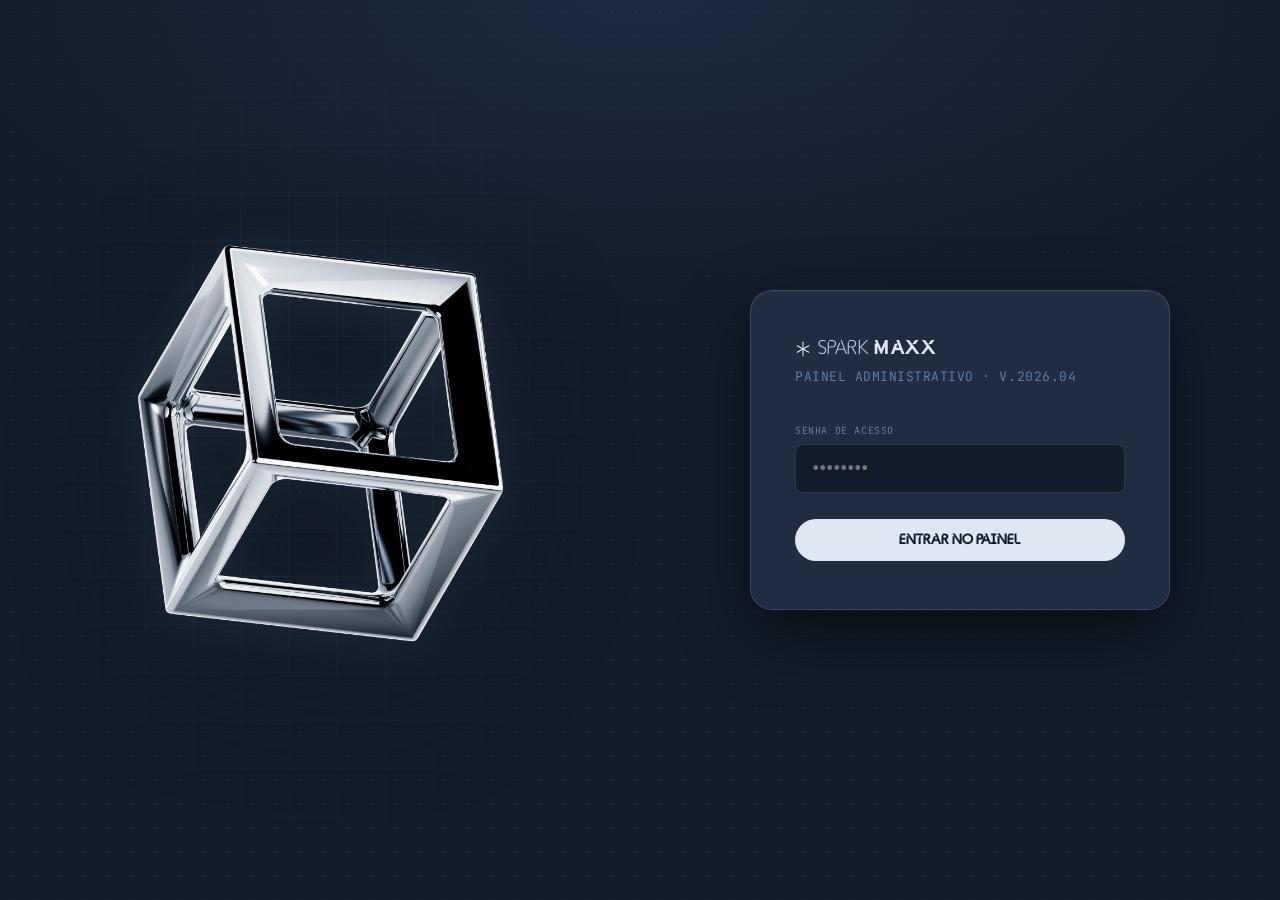
==== index.html @ 53c741db "feat: implement Spark Maxx Chrome Lab redesign Complete visual overhaul based on the Spark Maxx Rede" ====
<!DOCTYPE html>
<html lang="pt-BR">
<head>
  <meta charset="UTF-8" />
  <meta name="viewport" content="width=device-width, initial-scale=1.0" />
  <title>Admin — Quiz Diagnóstico | inlead.digital</title>
  <meta name="robots" content="noindex,nofollow" />
  <link rel="preconnect" href="https://fonts.googleapis.com" />
  <link rel="preconnect" href="https://fonts.gstatic.com" crossorigin />
  <link href="https://fonts.googleapis.com/css2?family=JetBrains+Mono:wght@400;500&family=Fraunces:ital,wght@1,300;1,400&display=swap" rel="stylesheet" />
  <link rel="stylesheet" href="design-system.css" />
  <link rel="stylesheet" href="admin.css" />
</head>
<body>

<!-- Login Screen -->
<div id="loginScreen" class="login-screen">
  <div class="login-stage" aria-hidden="true">
    <img src="assets/cube-hero.webp" alt="" class="login-stage-img" />
  </div>
  <div class="login-card">
    <div class="login-logo">
      <span class="login-wordmark">
        <svg width="16" height="16" viewBox="0 0 24 24" fill="none" aria-hidden="true">
          <line x1="12" y1="2" x2="12" y2="22" stroke="currentColor" stroke-width="1.6" stroke-linecap="round"/>
          <line x1="3.3" y1="7" x2="20.7" y2="17" stroke="currentColor" stroke-width="1.6" stroke-linecap="round"/>
          <line x1="3.3" y1="17" x2="20.7" y2="7" stroke="currentColor" stroke-width="1.6" stroke-linecap="round"/>
          <circle cx="12" cy="12" r="1.6" fill="currentColor"/>
        </svg>
        <span class="spark">spark</span><span class="maxx">MAXX</span>
      </span>
    </div>
    <p class="login-sub">painel administrativo · v.2026.04</p>
    <form id="loginForm" novalidate>
      <div class="login-field">
        <label for="adminPassword">Senha de acesso</label>
        <input type="password" id="adminPassword" placeholder="••••••••" autocomplete="current-password" />
        <span class="login-error" id="loginError"></span>
      </div>
      <button type="submit" class="login-btn">Entrar no painel</button>
    </form>
  </div>
</div>

<!-- Admin Panel -->
<div id="adminPanel" class="admin-panel hidden">

  <!-- Sidebar -->
  <aside class="sidebar" id="sidebar">
    <div class="sidebar-logo">
      <span class="sidebar-wordmark">
        <svg width="15" height="15" viewBox="0 0 24 24" fill="none" aria-hidden="true">
          <line x1="12" y1="2" x2="12" y2="22" stroke="currentColor" stroke-width="1.6" stroke-linecap="round"/>
          <line x1="3.3" y1="7" x2="20.7" y2="17" stroke="currentColor" stroke-width="1.6" stroke-linecap="round"/>
          <line x1="3.3" y1="17" x2="20.7" y2="7" stroke="currentColor" stroke-width="1.6" stroke-linecap="round"/>
          <circle cx="12" cy="12" r="1.6" fill="currentColor"/>
        </svg>
        <span class="spark">spark</span><span class="maxx">MAXX</span>
      </span>
      <div class="sidebar-sub">Admin · Diagnóstico</div>
    </div>
    <div class="sidebar-section-label">Workspace</div>
    <nav class="sidebar-nav">
      <a href="#" class="nav-item" id="nav-overview" data-tab="overview">
        <svg xmlns="http://www.w3.org/2000/svg" viewBox="0 0 24 24" fill="none" stroke="currentColor" stroke-width="1.5" stroke-linecap="round" stroke-linejoin="round"><rect x="3" y="3" width="7" height="7"/><rect x="14" y="3" width="7" height="7"/><rect x="14" y="14" width="7" height="7"/><rect x="3" y="14" width="7" height="7"/></svg>
        Visão geral
      </a>
      <a href="#" class="nav-item active" id="nav-quizzes" data-tab="quizzes">
        <svg xmlns="http://www.w3.org/2000/svg" viewBox="0 0 24 24" fill="none" stroke="currentColor" stroke-width="1.5" stroke-linecap="round" stroke-linejoin="round"><path d="M14 2H6a2 2 0 0 0-2 2v16a2 2 0 0 0 2 2h12a2 2 0 0 0 2-2V8z"/><polyline points="14 2 14 8 20 8"/><line x1="16" y1="13" x2="8" y2="13"/><line x1="16" y1="17" x2="8" y2="17"/><polyline points="10 9 9 9 8 9"/></svg>
        Meus Quizzes
      </a>
      <a href="#" class="nav-item" id="nav-responses" data-tab="responses">
        <svg xmlns="http://www.w3.org/2000/svg" viewBox="0 0 24 24" fill="none" stroke="currentColor" stroke-width="1.5" stroke-linecap="round" stroke-linejoin="round"><path d="M17 21v-2a4 4 0 00-4-4H5a4 4 0 00-4 4v2"/><circle cx="9" cy="7" r="4"/><path d="M23 21v-2a4 4 0 00-3-3.87"/><path d="M16 3.13a4 4 0 010 7.75"/></svg>
        Respostas
      </a>
      <a href="#" class="nav-item" id="nav-analytics" data-tab="analytics">
        <svg xmlns="http://www.w3.org/2000/svg" viewBox="0 0 24 24" fill="none" stroke="currentColor" stroke-width="1.5" stroke-linecap="round" stroke-linejoin="round"><line x1="18" y1="20" x2="18" y2="10"/><line x1="12" y1="20" x2="12" y2="4"/><line x1="6" y1="20" x2="6" y2="14"/></svg>
        Analytics
      </a>
      <a href="#" class="nav-item" id="nav-export" data-tab="export">
        <svg xmlns="http://www.w3.org/2000/svg" viewBox="0 0 24 24" fill="none" stroke="currentColor" stroke-width="1.5" stroke-linecap="round" stroke-linejoin="round"><path d="M21 15v4a2 2 0 01-2 2H5a2 2 0 01-2-2v-4"/><polyline points="7 10 12 15 17 10"/><line x1="12" y1="15" x2="12" y2="3"/></svg>
        Exportar
      </a>
      <a href="#" class="nav-item" id="nav-branding" data-tab="branding">
        <svg xmlns="http://www.w3.org/2000/svg" viewBox="0 0 24 24" fill="none" stroke="currentColor" stroke-width="1.5" stroke-linecap="round" stroke-linejoin="round"><rect x="3" y="3" width="18" height="18" rx="2" ry="2"/><circle cx="8.5" cy="8.5" r="1.5"/><polyline points="21 15 16 10 5 21"/></svg>
        Branding
      </a>
    </nav>
    <div class="sidebar-footer">
      <button class="sidebar-logout" id="btnLogout">Sair</button>
    </div>
  </aside>

  <!-- Main Content -->
  <main class="admin-main">

    <!-- Header -->
    <header class="admin-header">
      <button class="burger-btn" id="burgerBtn">
        <svg xmlns="http://www.w3.org/2000/svg" viewBox="0 0 24 24" fill="none" stroke="currentColor" stroke-width="1.5" stroke-linecap="round" stroke-linejoin="round"><line x1="3" y1="12" x2="21" y2="12"/><line x1="3" y1="6" x2="21" y2="6"/><line x1="3" y1="18" x2="21" y2="18"/></svg>
      </button>
      <div class="header-title" id="headerTitle">Visão Geral</div>
      <div class="header-actions">
        <button class="btn-action" id="btnRefresh">
          <svg xmlns="http://www.w3.org/2000/svg" viewBox="0 0 24 24" fill="none" stroke="currentColor" stroke-width="1.5" stroke-linecap="round" stroke-linejoin="round"><polyline points="23 4 23 10 17 10"/><path d="M20.49 15a9 9 0 11-2.12-9.36L23 10"/></svg>
          Atualizar
        </button>
      </div>
    </header>

    <!-- Tab: Overview -->
    <section class="tab-content active" id="tab-overview">
      <div class="page-header">
        <span class="page-eyebrow">overview · diagnóstico engine</span>
        <h1>Visão <em>Geral</em></h1>
        <p class="page-desc">Resumo dos dados coletados pelo quiz diagnóstico</p>
      </div>

      <!-- KPI Cards -->
      <div class="kpi-grid" id="kpiGrid">
        <div class="kpi-card">
          <div class="kpi-icon">
            <svg xmlns="http://www.w3.org/2000/svg" viewBox="0 0 24 24" fill="none" stroke="currentColor" stroke-width="1.5" stroke-linecap="round" stroke-linejoin="round"><path d="M17 21v-2a4 4 0 00-4-4H5a4 4 0 00-4 4v2"/><circle cx="9" cy="7" r="4"/><path d="M23 21v-2a4 4 0 00-3-3.87"/><path d="M16 3.13a4 4 0 010 7.75"/></svg>
          </div>
          <div class="kpi-data">
            <span class="kpi-value" id="kpiTotal">0</span>
            <span class="kpi-label">Respostas totais</span>
          </div>
        </div>
        <div class="kpi-card">
          <div class="kpi-icon">
            <svg xmlns="http://www.w3.org/2000/svg" viewBox="0 0 24 24" fill="none" stroke="currentColor" stroke-width="1.5" stroke-linecap="round" stroke-linejoin="round"><rect x="3" y="4" width="18" height="18" rx="2" ry="2"/><line x1="16" y1="2" x2="16" y2="6"/><line x1="8" y1="2" x2="8" y2="6"/><line x1="3" y1="10" x2="21" y2="10"/></svg>
          </div>
          <div class="kpi-data">
            <span class="kpi-value" id="kpiToday">0</span>
            <span class="kpi-label">Hoje</span>
          </div>
        </div>
        <div class="kpi-card">
          <div class="kpi-icon">
            <svg xmlns="http://www.w3.org/2000/svg" viewBox="0 0 24 24" fill="none" stroke="currentColor" stroke-width="1.5" stroke-linecap="round" stroke-linejoin="round"><circle cx="12" cy="12" r="10"/><polyline points="12 6 12 12 16 14"/></svg>
          </div>
          <div class="kpi-data">
            <span class="kpi-value" id="kpiAvgTime">—</span>
            <span class="kpi-label">Tempo médio</span>
          </div>
        </div>
        <div class="kpi-card">
          <div class="kpi-icon">
            <svg xmlns="http://www.w3.org/2000/svg" viewBox="0 0 24 24" fill="none" stroke="currentColor" stroke-width="1.5" stroke-linecap="round" stroke-linejoin="round"><path d="M6 9H4.5a2.5 2.5 0 010-5H6"/><path d="M18 9h1.5a2.5 2.5 0 000-5H18"/><path d="M4 22h16"/><path d="M10 14.66V17c0 .55-.47.98-.97 1.21C7.85 18.75 7 20.24 7 22"/><path d="M14 14.66V17c0 .55.47.98.97 1.21C16.15 18.75 17 20.24 17 22"/><path d="M18 2H6v7a6 6 0 0012 0V2z"/></svg>
          </div>
          <div class="kpi-data">
            <span class="kpi-value" id="kpiTopProfile">—</span>
            <span class="kpi-label">Perfil mais frequente</span>
          </div>
        </div>
      </div>

      <!-- Profile Distribution -->
      <div class="overview-grid">
        <div class="card">
          <h2 class="card-title">Distribuição por perfil</h2>
          <div class="profile-chart" id="profileChart"></div>
        </div>
        <div class="card">
          <h2 class="card-title">Últimas respostas</h2>
          <div class="recent-list" id="recentList"></div>
        </div>
      </div>
    </section>

    <!-- Tab: Branding -->
    <section class="tab-content" id="tab-branding">
      <div class="page-header">
        <span class="page-eyebrow">branding · white-label</span>
        <h1>Identidade <em>visual</em></h1>
        <p class="page-desc">Personalize a identidade visual de todos os seus quizzes</p>
      </div>

      <div class="card" style="max-width: 600px;">
        <h2 class="card-title">Configurações visuais</h2>
        <div class="form-group" style="margin-bottom: 20px;">
          <label>URL da Logomarca (PNG transparente recomendado)</label>
          <input type="text" id="brandingLogo" placeholder="https://exemplo.com/logo.png" style="width:100%;" />
        </div>
        <div class="form-group" style="margin-bottom: 20px;">
          <label>Cor Principal (Botões, Progressão, Destaques)</label>
          <div style="display:flex; gap:10px; align-items:center;">
            <input type="color" id="brandingColorPicker" style="width:50px; height:40px; padding:0; border:none; cursor:pointer;" />
            <input type="text" id="brandingColorHex" placeholder="#10B981" style="flex:1;" />
          </div>
        </div>
        <div class="form-group" style="margin-bottom: 20px;">
          <label>Favicon URL</label>
          <input type="text" id="brandingFavicon" placeholder="https://exemplo.com/favicon.ico" style="width:100%;" />
        </div>
        <button class="btn-primary" id="btnSaveBranding" style="width:100%; padding:12px;">Salvar Alterações</button>
      </div>
    </section>

    <!-- Tab: Meus Quizzes -->
    <section class="tab-content" id="tab-quizzes">
      <div class="page-header" style="display: flex; justify-content: space-between; align-items: flex-end;">
        <div>
          <span class="page-eyebrow">quizzes · catálogo</span>
          <h1>Meus <em>quizzes</em></h1>
          <p class="page-desc">Gerencie seus múltiplos quizzes, links e webhooks</p>
        </div>
        <button class="btn-primary" id="btnCreateQuiz">+ Novo Quiz</button>
      </div>

      <div class="quizzes-grid" id="quizzesGrid" style="display: grid; grid-template-columns: repeat(auto-fill, minmax(300px, 1fr)); gap: 20px; margin-top: 20px;">
        <!-- Quizzes will be rendered here -->
      </div>
    </section>

    <!-- Tab: Responses -->
    <section class="tab-content" id="tab-responses">
      <div class="page-header">
        <span class="page-eyebrow">respostas · base de leads</span>
        <h1>Respostas <em>coletadas</em></h1>
        <p class="page-desc">Todas as respostas coletadas pelo quiz</p>
      </div>

      <!-- Filters -->
      <div class="filter-bar">
        <input type="search" id="searchInput" placeholder="Buscar por nome, email ou empresa..." class="filter-search" />
        <select id="filterProfile" class="filter-select">
          <option value="">Todos os perfis</option>
          <option value="Empresa / Marca">Empresa / Marca</option>
          <option value="Agência de Publicidade/Marketing">Agência</option>
          <option value="Creator">Creator</option>
          <option value="Agência de Casting / Agenciador">Casting</option>
        </select>
        <select id="filterDate" class="filter-select">
          <option value="">Qualquer data</option>
          <option value="today">Hoje</option>
          <option value="week">Esta semana</option>
          <option value="month">Este mês</option>
        </select>
      </div>

      <!-- Table -->
      <div class="table-wrapper">
        <table class="data-table" id="responsesTable">
          <thead>
            <tr>
              <th>#</th>
              <th>Nome</th>
              <th>Email</th>
              <th>Empresa</th>
              <th>Quiz</th>
              <th>Resultado</th>
              <th>Score</th>
              <th>Data/hora</th>
              <th>Ações</th>
            </tr>
          </thead>
          <tbody id="responsesBody">
            <tr class="empty-row">
              <td colspan="12">Nenhuma resposta ainda</td>
            </tr>
          </tbody>
        </table>
      </div>
      <div class="table-footer">
        <span class="table-count" id="tableCount">0 registros encontrados</span>
        <div class="pagination" id="pagination"></div>
      </div>
    </section>

    <!-- Tab: Analytics -->
    <section class="tab-content" id="tab-analytics">
      <div class="page-header">
        <span class="page-eyebrow">analytics · insights</span>
        <h1>Padrões e <em>tendências</em></h1>
        <p class="page-desc">Insights e tendências das respostas</p>
      </div>

      <div class="analytics-grid">
        <div class="card">
          <h2 class="card-title">Distribuição dos 5 resultados</h2>
          <div class="bar-chart" id="chart-resultados"></div>
        </div>
        <div class="card">
          <h2 class="card-title">Distribuição por perfil</h2>
          <div class="bar-chart" id="chart-perfis"></div>
        </div>
        <div class="card">
          <h2 class="card-title">Foco Q2 — Prioridade</h2>
          <div class="bar-chart" id="chart-q2"></div>
        </div>
        <div class="card">
          <h2 class="card-title">Foco Q3 — Métrica de sucesso</h2>
          <div class="bar-chart" id="chart-q3"></div>
        </div>
      </div>

      <div class="card" style="margin-top:24px;">
        <h2 class="card-title">Respostas ao longo do tempo</h2>
        <div class="timeline-chart" id="timelineChart"></div>
      </div>
    </section>

    <!-- Tab: Export -->
    <section class="tab-content" id="tab-export">
      <div class="page-header">
        <span class="page-eyebrow">export · download</span>
        <h1>Exportar <em>dados</em></h1>
        <p class="page-desc">Exporte todas as respostas nos formatos disponíveis</p>
      </div>

      <div class="export-grid">
        <div class="export-card" id="exportCSV">
          <div class="export-icon">
            <svg xmlns="http://www.w3.org/2000/svg" viewBox="0 0 24 24" fill="none" stroke="currentColor" stroke-width="1.5" stroke-linecap="round" stroke-linejoin="round"><path d="M14 2H6a2 2 0 0 0-2 2v16a2 2 0 0 0 2 2h12a2 2 0 0 0 2-2V8z"/><polyline points="14 2 14 8 20 8"/></svg>
          </div>
          <h3>CSV</h3>
          <p>Compatível com Excel, Google Sheets e qualquer planilha. Ideal para análises rápidas.</p>
          <button class="btn-export" id="btnExportCSV">Baixar CSV</button>
        </div>
        <div class="export-card" id="exportJSON">
          <div class="export-icon">
            <svg xmlns="http://www.w3.org/2000/svg" viewBox="0 0 24 24" fill="none" stroke="currentColor" stroke-width="1.5" stroke-linecap="round" stroke-linejoin="round"><polyline points="16 18 22 12 16 6"/><polyline points="8 6 2 12 8 18"/></svg>
          </div>
          <h3>JSON</h3>
          <p>Formato estruturado para integração com sistemas, APIs e ferramentas de BI.</p>
          <button class="btn-export" id="btnExportJSON">Baixar JSON</button>
        </div>
        <div class="export-card">
          <div class="export-icon">
            <svg xmlns="http://www.w3.org/2000/svg" viewBox="0 0 24 24" fill="none" stroke="currentColor" stroke-width="1.5" stroke-linecap="round" stroke-linejoin="round"><rect x="9" y="9" width="13" height="13" rx="2" ry="2"/><path d="M5 15H4a2 2 0 01-2-2V4a2 2 0 012-2h9a2 2 0 012 2v1"/></svg>
          </div>
          <h3>Copiar para área de transferência</h3>
          <p>Copie os dados em formato CSV diretamente para colar em qualquer planilha.</p>
          <button class="btn-export" id="btnCopyClipboard">Copiar CSV</button>
        </div>
      </div>

      <div class="card" style="margin-top:32px;">
        <h2 class="card-title">Preview dos dados</h2>
        <div class="table-wrapper">
          <table class="data-table" id="previewTable">
            <thead id="previewHead"></thead>
            <tbody id="previewBody"></tbody>
          </table>
        </div>
      </div>

      <div class="danger-zone">
        <h3>Zona de perigo</h3>
        <p>Apagar todos os dados é irreversível. Faça um export antes de continuar.</p>
        <button class="btn-danger" id="btnClearAll">Apagar todos os dados</button>
      </div>
    </section>

  </main>
</div>

<!-- Detail Modal -->
<div class="modal-overlay" id="modalOverlay">
  <div class="modal" id="detailModal">
    <button class="modal-close" id="modalClose">✕</button>
    <h2 class="modal-title">Detalhes da resposta</h2>
    <div class="modal-body" id="modalBody"></div>
  </div>
</div>

<div class="toast" id="toast"></div>

<script src="quiz/config.js"></script>
<script src="core/supabase.js"></script>
<script src="core/storage.js"></script>
<script src="admin.js"></script>
</body>
</html>
---- design-system.css ----
/* =============================================
   SPARK MAXX — Design System (Official Tokens)
   Fontes: Flyhead (display) · Atyp Text (body)
   Fonte base: colors_and_type.css do handoff
   ============================================= */

/* ─── CUSTOM FONTS ──────────────────────────── */
@font-face {
  font-family: 'Flyhead';
  src: url('fonts/Flyhead-Light.otf') format('opentype');
  font-weight: 300; font-style: normal; font-display: swap;
}
@font-face {
  font-family: 'Flyhead';
  src: url('fonts/Flyhead.otf') format('opentype');
  font-weight: 400; font-style: normal; font-display: swap;
}
@font-face {
  font-family: 'Flyhead';
  src: url('fonts/Flyhead-Bold.otf') format('opentype');
  font-weight: 700; font-style: normal; font-display: swap;
}
@font-face {
  font-family: 'Atyp Text';
  src: url('fonts/AtypText-Light.ttf') format('truetype');
  font-weight: 300; font-style: normal; font-display: swap;
}
@font-face {
  font-family: 'Atyp Text';
  src: url('fonts/AtypText-Regular.ttf') format('truetype');
  font-weight: 400; font-style: normal; font-display: swap;
}
@font-face {
  font-family: 'Atyp Text';
  src: url('fonts/AtypText-Medium.ttf') format('truetype');
  font-weight: 500; font-style: normal; font-display: swap;
}
@font-face {
  font-family: 'Atyp Text';
  src: url('fonts/AtypText-Semibold.ttf') format('truetype');
  font-weight: 600; font-style: normal; font-display: swap;
}
@font-face {
  font-family: 'Atyp Text';
  src: url('fonts/AtypText-Bold.ttf') format('truetype');
  font-weight: 700; font-style: normal; font-display: swap;
}

@import url('https://fonts.googleapis.com/css2?family=JetBrains+Mono:wght@400;500&display=swap');

:root {
  /* ─── BRAND COLORS ─────────────────────────────── */
  --sm-bg-deep:     #121C2B;
  --sm-navy-900:    #1F2C41;
  --sm-navy-800:    #273551;
  --sm-navy-700:    #2F4063;

  --sm-steel:       #5F7D9E;
  --sm-mist:        #B3C5D8;
  --sm-offwhite:    #DFE8F2;
  --sm-white:       #FFFFFF;
  --sm-black:       #07101D;

  --sm-success:     #6FB39A;
  --sm-warn:        #D9B77E;
  --sm-danger:      #D97A7A;
  --sm-info:        #7FA3D1;
  --sm-accent:      #A5D7E8;

  /* ─── NODE COLORS ──────────────────────────────── */
  --node-trigger:   #6FB39A;
  --node-logic:     #7FA3D1;
  --node-action:    #D9B77E;
  --node-result:    #B3C5D8;
  --node-socket:    #DFE8F2;

  /* ─── SEMANTIC TOKENS ──────────────────────────── */
  --bg-1:           var(--sm-bg-deep);
  --bg-2:           var(--sm-navy-900);
  --bg-3:           var(--sm-navy-800);
  --bg-4:           var(--sm-navy-700);

  --fg-1:           var(--sm-offwhite);
  --fg-2:           var(--sm-mist);
  --fg-3:           var(--sm-steel);

  --border-1:       rgba(223, 232, 242, 0.08);
  --border-2:       rgba(223, 232, 242, 0.14);
  --border-strong:  rgba(223, 232, 242, 0.24);

  /* ─── GRADIENTS ────────────────────────────────── */
  --grad-brand:     linear-gradient(180deg, #121C2B 0%, #273551 100%);
  --grad-brand-r:   radial-gradient(ellipse at 50% 0%, #273551 0%, #121C2B 70%);
  --grad-chrome:    linear-gradient(180deg, #DFE8F2 0%, #B3C5D8 45%, #5F7D9E 100%);
  --grad-fade:      linear-gradient(180deg, transparent 0%, #121C2B 100%);

  /* ─── TYPOGRAPHY ───────────────────────────────── */
  --font-display:   'Flyhead', 'Space Grotesk', system-ui, sans-serif;
  --font-body:      'Atyp Text', 'Inter', system-ui, sans-serif;
  --font-mono:      'JetBrains Mono', ui-monospace, monospace;
  --font-serif:     'Fraunces', Georgia, serif;

  --fs-display:     clamp(40px, 6vw, 80px);
  --fs-h1:          clamp(32px, 4vw, 56px);
  --fs-h2:          clamp(24px, 3vw, 36px);
  --fs-h3:          22px;
  --fs-h4:          18px;
  --fs-body:        15px;
  --fs-small:       13px;
  --fs-micro:       11px;

  --lh-heading:     1.08;
  --lh-body:        1.55;

  --tracking-tight: -0.02em;
  --tracking-wide:  0.06em;
  --tracking-mono:  0.04em;

  /* ─── SPACING ──────────────────────────────────── */
  --space-1:  4px;   --space-2:  8px;   --space-3:  12px;
  --space-4:  16px;  --space-5:  24px;  --space-6:  32px;
  --space-7:  48px;  --space-8:  64px;  --space-9:  96px;

  /* ─── RADII ────────────────────────────────────── */
  --radius-xs:   4px;
  --radius-sm:   8px;
  --radius-md:   14px;
  --radius-lg:   22px;
  --radius-pill: 999px;

  /* ─── SHADOWS ──────────────────────────────────── */
  --shadow-1:  0 1px 0 rgba(255,255,255,0.04) inset, 0 4px 12px rgba(0,0,0,0.30);
  --shadow-2:  0 1px 0 rgba(255,255,255,0.05) inset, 0 12px 32px rgba(0,0,0,0.40);
  --shadow-3:  0 1px 0 rgba(255,255,255,0.06) inset, 0 24px 64px rgba(0,0,0,0.50);
  --glow-steel: 0 0 0 1px rgba(95,125,158,0.30), 0 8px 24px rgba(95,125,158,0.20);

  /* ─── MOTION ───────────────────────────────────── */
  --ease:       cubic-bezier(.2,.8,.2,1);
  --ease-em:    cubic-bezier(.16,1,.3,1);
  --dur-fast:   140ms;
  --dur-base:   220ms;
  --dur-slow:   420ms;

  /* ─── LEGACY COMPAT (usado pelo JS existente) ──── */
  --bg:              var(--sm-bg-deep);
  --bg-sidebar:      var(--sm-navy-900);
  --bg-card:         var(--sm-navy-900);
  --bg-dark:         var(--sm-bg-deep);
  --bg-hover:        var(--sm-navy-700);
  --bg-input:        var(--sm-navy-800);
  --border:          rgba(223, 232, 242, 0.10);
  --border-light:    rgba(223, 232, 242, 0.18);
  --text-main:       var(--sm-offwhite);
  --text-primary:    var(--sm-offwhite);
  --text-secondary:  var(--sm-mist);
  --text-muted:      var(--sm-steel);
  --primary-color:   var(--sm-offwhite);
  --secondary-color: var(--sm-mist);
  --accent:          var(--sm-offwhite);
  --accent-dim:      rgba(223, 232, 242, 0.06);
  --success:         var(--sm-success);
  --warning:         var(--sm-warn);
  --danger:          var(--sm-danger);
  --info:            var(--sm-info);
  --font:            var(--font-body);
  --sidebar-w:       240px;
  --header-h:        58px;
  --radius:          var(--radius-md);
  --shadow:          var(--shadow-1);
  --transition:      all var(--dur-base) var(--ease);
}

/* ─── BASE ──────────────────────────────────────── */
*, *::before, *::after { box-sizing: border-box; margin: 0; padding: 0; }
html { -webkit-font-smoothing: antialiased; text-rendering: optimizeLegibility; }
body {
  background: var(--bg-1);
  color: var(--fg-1);
  font-family: var(--font-body);
  font-size: var(--fs-body);
  line-height: var(--lh-body);
}
::selection { background: var(--sm-steel); color: var(--sm-offwhite); }

/* ─── UTILITY ───────────────────────────────────── */
.hidden { display: none !important; }
.eyebrow {
  font-family: var(--font-mono);
  font-size: var(--fs-micro);
  letter-spacing: var(--tracking-wide);
  text-transform: uppercase;
  color: var(--fg-3);
}
.dot-grid {
  background-image: radial-gradient(rgba(179,197,216,0.05) 1px, transparent 1px);
  background-size: 32px 32px;
}
.stat-big {
  font-family: var(--font-display);
  font-size: clamp(40px, 6vw, 80px);
  line-height: 0.95;
  letter-spacing: -0.03em;
  font-weight: 700;
  background: var(--grad-chrome);
  -webkit-background-clip: text;
  background-clip: text;
  color: transparent;
}
---- admin.css ----
/* Spark Maxx Admin UI — admin.css (Redesign 2026.04) */
@import url('design-system.css');

/* ── UTILS ─────────────────────────────────────── */
.hidden { display: none !important; }

/* ── LOGIN ─────────────────────────────────────── */
.login-screen {
  min-height: 100vh; display: grid;
  grid-template-columns: 1fr 1fr;
  background: var(--bg-1);
  background-image:
    radial-gradient(ellipse 80% 50% at 50% 0%, rgba(39,53,81,0.55), transparent 70%),
    radial-gradient(rgba(179,197,216,0.07) 1px, transparent 1px);
  background-size: auto, 24px 24px;
}
.login-stage {
  display: flex; align-items: center; justify-content: center;
  position: relative; overflow: hidden;
}
.login-stage::before {
  content: ""; position: absolute; inset: 0;
  background-image:
    linear-gradient(rgba(179,197,216,0.06) 1px, transparent 1px),
    linear-gradient(90deg, rgba(179,197,216,0.06) 1px, transparent 1px);
  background-size: 48px 48px;
  -webkit-mask-image: radial-gradient(ellipse 70% 70% at 50% 50%, black 25%, transparent 75%);
          mask-image: radial-gradient(ellipse 70% 70% at 50% 50%, black 25%, transparent 75%);
}
.login-stage-img {
  width: 70%; max-width: 420px; height: auto;
  filter: drop-shadow(0 40px 60px rgba(0,0,0,0.5)) drop-shadow(0 8px 24px rgba(95,125,158,0.25));
  animation: floatY 7s ease-in-out infinite;
  position: relative; z-index: 2;
}
@keyframes floatY {
  0%, 100% { transform: translateY(0) rotate(0deg); }
  50%      { transform: translateY(-18px) rotate(1.5deg); }
}
.login-card {
  align-self: center; justify-self: center;
  width: 100%; max-width: 420px;
  background: var(--bg-2); border: 1px solid var(--border-2);
  border-radius: var(--radius-lg); padding: 48px 44px;
  box-shadow: var(--shadow-3);
  margin: 24px;
}
.login-logo { display: flex; align-items: center; gap: 10px; margin-bottom: 8px; }
.login-logo img { height: 28px; }
.login-sub {
  font-size: var(--fs-small); color: var(--fg-3); margin-bottom: 36px;
  font-family: var(--font-mono); letter-spacing: var(--tracking-mono);
  text-transform: uppercase;
}
.login-field { display: flex; flex-direction: column; gap: 6px; margin-bottom: 14px; }
.login-field label {
  font-family: var(--font-mono); font-size: 10px;
  letter-spacing: var(--tracking-wide); text-transform: uppercase; color: var(--fg-3);
}
.login-field input {
  background: var(--bg-1); border: 1px solid var(--border-2);
  border-radius: var(--radius-sm); padding: 13px 16px;
  font-family: var(--font-body); font-size: var(--fs-body); color: var(--fg-1); outline: none;
  transition: border-color var(--dur-base) var(--ease);
}
.login-field input:focus { border-color: var(--border-strong); box-shadow: var(--glow-steel); }
.login-error { font-size: 12px; color: var(--sm-danger); display: none; margin-top: 4px; }
.login-error.visible { display: block; }
.login-btn {
  width: 100%; padding: 14px; margin-top: 12px;
  background: var(--sm-offwhite); color: var(--sm-bg-deep);
  border: none; border-radius: var(--radius-pill);
  font-family: var(--font-display); font-size: 15px; font-weight: 700;
  cursor: pointer;
  transition: background var(--dur-base) var(--ease), transform var(--dur-fast) var(--ease);
}
.login-btn:hover { background: var(--sm-white); }
.login-btn:active { transform: translateY(1px) scale(0.99); }

@media (max-width: 900px) {
  .login-screen { grid-template-columns: 1fr; }
  .login-stage { display: none; }
}

/* ── LAYOUT ────────────────────────────────────── */
.admin-panel { display: flex; height: 100vh; overflow: hidden; }

/* ── SIDEBAR ───────────────────────────────────── */
.sidebar {
  width: var(--sidebar-w); background: #0E1623;
  border-right: 1px solid var(--border-1);
  display: flex; flex-direction: column; padding: 22px 14px;
  flex-shrink: 0; transition: transform var(--dur-slow) var(--ease); z-index: 200;
}
.sidebar-logo { display: flex; flex-direction: column; gap: 4px; padding: 4px 8px; margin-bottom: 24px; }
.sidebar-logo img { height: 22px; }

/* Text-based wordmarks (login + sidebar) */
.sidebar-wordmark, .login-wordmark {
  display: inline-flex; align-items: center; gap: 0;
  font-family: var(--font-display); line-height: 1;
  color: var(--fg-1); letter-spacing: -0.01em;
}
.sidebar-wordmark { font-size: 16px; }
.login-wordmark   { font-size: 20px; }
.sidebar-wordmark svg, .login-wordmark svg {
  margin-right: 0.35em; vertical-align: -0.14em; display: inline-block;
}
.sidebar-wordmark .spark, .login-wordmark .spark {
  font-weight: 300; color: var(--fg-2); text-transform: lowercase; letter-spacing: 0.02em;
}
.sidebar-wordmark .maxx, .login-wordmark .maxx {
  font-weight: 700; color: var(--fg-1); text-transform: uppercase;
  letter-spacing: 0.08em; margin-left: 0.25em;
}
.sidebar-sub {
  font-family: var(--font-mono); font-size: 10px; letter-spacing: 0.14em;
  text-transform: uppercase; color: var(--fg-3);
}
.sidebar-section-label {
  font-family: var(--font-mono); font-size: 9px;
  letter-spacing: var(--tracking-wide); text-transform: uppercase;
  color: var(--fg-3); padding: 0 10px; margin-bottom: 8px;
}
.sidebar-nav { display: flex; flex-direction: column; gap: 2px; flex: 1; }
.nav-item {
  display: flex; align-items: center; gap: 12px;
  padding: 10px 12px; border-radius: var(--radius-sm);
  color: var(--fg-2); text-decoration: none;
  font-family: var(--font-body); font-size: var(--fs-small); font-weight: 400;
  transition: background var(--dur-base) var(--ease), color var(--dur-base) var(--ease);
  cursor: pointer; white-space: nowrap;
  position: relative;
}
.nav-item svg { width: 16px; height: 16px; flex-shrink: 0; stroke: currentColor; }
.nav-item:hover { background: var(--bg-2); color: var(--fg-1); }
.nav-item.active {
  background: var(--bg-3); color: var(--fg-1);
}
.nav-item.active::before {
  content: ""; position: absolute; left: -14px; top: 50%; transform: translateY(-50%);
  width: 2px; height: 18px; background: var(--sm-mist); border-radius: 0 2px 2px 0;
}
.sidebar-footer { padding-top: 16px; border-top: 1px solid var(--border-1); }
.sidebar-logout {
  width: 100%; padding: 10px; background: transparent;
  border: 1px solid var(--border-2); color: var(--fg-3);
  border-radius: var(--radius-pill); font-family: var(--font-body); font-size: var(--fs-small);
  cursor: pointer; transition: var(--transition);
}
.sidebar-logout:hover { border-color: var(--sm-danger); color: var(--sm-danger); }

/* ── MAIN ──────────────────────────────────────── */
.admin-main { flex: 1; display: flex; flex-direction: column; overflow: hidden; min-width: 0; }
.admin-header {
  height: var(--header-h); border-bottom: 1px solid var(--border-1);
  display: flex; align-items: center; padding: 0 32px; gap: 16px; flex-shrink: 0;
  background: rgba(14,22,35,0.80); backdrop-filter: blur(16px);
  position: sticky; top: 0; z-index: 5;
}
.burger-btn { display: none; background: transparent; border: none; color: var(--fg-2); cursor: pointer; padding: 4px; }
.burger-btn svg { width: 20px; height: 20px; }
.header-title {
  font-family: var(--font-display); font-size: 16px; font-weight: 500;
  letter-spacing: var(--tracking-tight); flex: 1; color: var(--fg-1);
}
.header-actions { display: flex; gap: 10px; }
.btn-action {
  display: inline-flex; align-items: center; gap: 7px;
  padding: 8px 16px; background: var(--bg-2); border: 1px solid var(--border-2);
  border-radius: var(--radius-pill); color: var(--fg-2);
  font-family: var(--font-body); font-size: 12px; cursor: pointer;
  transition: var(--transition);
}
.btn-action:hover { background: var(--bg-3); color: var(--fg-1); border-color: var(--border-strong); }
.btn-action svg { width: 14px; height: 14px; }

/* ── TABS ──────────────────────────────────────── */
.tab-content { display: none; flex: 1; overflow-y: auto; padding: 36px 40px 64px; }
.tab-content.active { display: block; }
.page-header { margin-bottom: 32px; }
.page-eyebrow {
  display: inline-block;
  font-family: var(--font-mono); font-size: 10px;
  letter-spacing: var(--tracking-wide); text-transform: uppercase;
  color: var(--fg-3); margin-bottom: 12px;
  padding: 4px 12px; border: 1px solid var(--border-1); border-radius: var(--radius-pill);
}
.page-header h1 {
  font-family: var(--font-display); font-size: 36px; font-weight: 400;
  letter-spacing: var(--tracking-tight); color: var(--fg-1); margin-bottom: 8px;
  line-height: 1.05;
}
.page-header h1 em {
  font-family: var(--font-serif); font-style: italic; font-weight: 300;
  background: var(--grad-chrome); -webkit-background-clip: text; background-clip: text;
  color: transparent;
}
.page-desc {
  font-size: var(--fs-small); color: var(--fg-3);
  font-family: var(--font-mono); letter-spacing: var(--tracking-mono);
}

/* ── KPI GRID ──────────────────────────────────── */
.kpi-grid { display: grid; grid-template-columns: repeat(4, 1fr); gap: 14px; margin-bottom: 28px; }
.kpi-card {
  background: var(--bg-2); border: 1px solid var(--border-1);
  border-radius: var(--radius-md); padding: 22px 24px;
  box-shadow: var(--shadow-1);
  display: flex; flex-direction: column; gap: 18px;
  transition: border-color var(--dur-base) var(--ease), transform var(--dur-base) var(--ease);
  position: relative; overflow: hidden;
}
.kpi-card::after {
  content: ""; position: absolute; top: 0; right: 0; width: 80px; height: 80px;
  background: radial-gradient(circle at top right, rgba(179,197,216,0.06), transparent 70%);
  pointer-events: none;
}
.kpi-card:hover { border-color: var(--border-2); transform: translateY(-1px); }
.kpi-icon {
  width: 32px; height: 32px;
  display: flex; align-items: center; justify-content: center;
  border: 1px solid var(--border-1); border-radius: var(--radius-sm);
  color: var(--fg-2);
}
.kpi-icon svg { width: 15px; height: 15px; }
.kpi-data { display: flex; flex-direction: column; }
.kpi-value {
  display: block; font-family: var(--font-display);
  font-size: 40px; font-weight: 500; line-height: 1;
  letter-spacing: -0.02em; color: var(--fg-1); margin-bottom: 8px;
}
/* First KPI card gets chrome gradient on the value */
.kpi-card:first-child .kpi-value {
  background: var(--grad-chrome);
  -webkit-background-clip: text; background-clip: text;
  color: transparent;
}
.kpi-label {
  font-family: var(--font-mono); font-size: 10px;
  text-transform: uppercase; letter-spacing: var(--tracking-wide); color: var(--fg-3);
}

/* ── CARDS ─────────────────────────────────────── */
.card {
  background: var(--bg-2); border: 1px solid var(--border-1);
  border-radius: var(--radius-md); padding: 24px 26px;
  box-shadow: var(--shadow-1);
}
.card-title {
  font-family: var(--font-display); font-size: 16px; font-weight: 500;
  letter-spacing: var(--tracking-tight); color: var(--fg-1); margin-bottom: 18px;
}

/* ── OVERVIEW ──────────────────────────────────── */
.overview-grid { display: grid; grid-template-columns: 1fr 1fr; gap: 14px; }
.profile-chart { display: flex; flex-direction: column; gap: 14px; }
.profile-bar-row { display: flex; align-items: center; gap: 12px; font-size: 12px; }
.profile-bar-label { min-width: 140px; color: var(--fg-2); white-space: nowrap; overflow: hidden; text-overflow: ellipsis; }
.profile-bar-track { flex: 1; height: 6px; background: var(--border-1); border-radius: 999px; overflow: hidden; }
.profile-bar-fill { height: 100%; background: var(--grad-chrome); border-radius: 999px; transition: width 0.7s var(--ease); box-shadow: 0 0 8px rgba(179,197,216,0.3); }
.profile-bar-pct { min-width: 36px; text-align: right; font-size: 11px; color: var(--fg-3); font-family: var(--font-mono); }
.recent-list { display: flex; flex-direction: column; gap: 8px; }
.recent-item {
  display: flex; align-items: center; gap: 12px; padding: 11px 14px;
  background: var(--bg-1); border: 1px solid var(--border-1); border-radius: var(--radius-sm);
  transition: border-color var(--dur-base) var(--ease);
}
.recent-item:hover { border-color: var(--border-2); }
.recent-avatar {
  width: 32px; height: 32px; border-radius: 999px;
  background: linear-gradient(135deg, var(--sm-steel), var(--sm-navy-900));
  display: flex; align-items: center; justify-content: center;
  font-family: var(--font-display); font-size: 13px; color: var(--fg-1); flex-shrink: 0;
}
.recent-info { flex: 1; min-width: 0; }
.recent-name { font-size: 13px; font-weight: 500; color: var(--fg-1); white-space: nowrap; overflow: hidden; text-overflow: ellipsis; }
.recent-meta { font-size: 11px; color: var(--fg-3); font-family: var(--font-mono); margin-top: 2px; }
.recent-badge {
  font-family: var(--font-mono); font-size: 10px; letter-spacing: var(--tracking-wide);
  padding: 4px 10px; border-radius: 999px;
  border: 1px solid var(--border-2); color: var(--fg-2); white-space: nowrap; flex-shrink: 0;
}

/* ── QUIZZES GRID ──────────────────────────────── */
#quizzesGrid { display: grid; grid-template-columns: repeat(auto-fill, minmax(300px, 1fr)); gap: 14px; }

/* ── BUTTONS ───────────────────────────────────── */
.btn-primary {
  display: inline-flex; align-items: center; justify-content: center; gap: 8px;
  padding: 11px 22px; background: var(--sm-offwhite); color: var(--sm-bg-deep);
  border: none; border-radius: var(--radius-pill);
  font-family: var(--font-body); font-size: var(--fs-small); font-weight: 600;
  cursor: pointer; transition: background var(--dur-base) var(--ease), transform var(--dur-fast) var(--ease);
}
.btn-primary:hover { background: var(--sm-white); }
.btn-primary:active { transform: translateY(1px) scale(0.99); }
.btn-secondary {
  display: inline-flex; align-items: center; justify-content: center; gap: 7px;
  padding: 9px 18px; background: var(--bg-3); color: var(--fg-1);
  border: 1px solid var(--border-2); border-radius: var(--radius-pill);
  font-family: var(--font-body); font-size: var(--fs-small);
  cursor: pointer; transition: var(--transition);
}
.btn-secondary:hover { background: var(--bg-4); border-color: var(--border-strong); }
.btn-danger {
  display: inline-flex; align-items: center; justify-content: center;
  padding: 9px 16px; background: rgba(217,122,122,0.12); color: var(--sm-danger);
  border: 1px solid rgba(217,122,122,0.30); border-radius: var(--radius-pill);
  font-family: var(--font-body); font-size: var(--fs-small); cursor: pointer; transition: var(--transition);
}
.btn-danger:hover { background: rgba(217,122,122,0.22); border-color: var(--sm-danger); }

/* ── FILTER BAR ────────────────────────────────── */
.filter-bar { display: flex; gap: 10px; margin-bottom: 16px; flex-wrap: wrap; }
.filter-search, .filter-select {
  background: var(--bg-2); border: 1px solid var(--border-2); border-radius: var(--radius-pill);
  padding: 10px 18px; font-family: var(--font-body); font-size: var(--fs-small);
  color: var(--fg-1); outline: none; transition: var(--transition);
}
.filter-search { flex: 1; min-width: 200px; }
.filter-search::placeholder { color: var(--fg-3); }
.filter-search:focus, .filter-select:focus { border-color: var(--border-strong); }
.filter-select { cursor: pointer; min-width: 140px; }
.filter-select option { background: var(--sm-navy-900); }

/* ── TABLE ─────────────────────────────────────── */
.table-wrapper { overflow-x: auto; border: 1px solid var(--border-1); border-radius: var(--radius-md); }
.data-table { width: 100%; border-collapse: collapse; font-size: var(--fs-small); }
.data-table thead { background: #0E1623; position: sticky; top: 0; z-index: 10; }
.data-table th {
  padding: 12px 16px; text-align: left;
  font-family: var(--font-mono); font-size: 10px; font-weight: 500;
  text-transform: uppercase; letter-spacing: var(--tracking-wide);
  color: var(--fg-3); border-bottom: 1px solid var(--border-1); white-space: nowrap;
}
.data-table td {
  padding: 14px 16px; border-bottom: 1px solid var(--border-1);
  color: var(--fg-2); vertical-align: middle; max-width: 200px; overflow: hidden;
  text-overflow: ellipsis; white-space: nowrap;
}
.data-table tbody tr:last-child td { border-bottom: none; }
.data-table tbody tr:hover td { background: rgba(95,125,158,0.05); color: var(--fg-1); }
.data-table .empty-row td { text-align: center; color: var(--fg-3); padding: 48px; }
.cell-name { font-weight: 500; color: var(--fg-1) !important; }
.profile-pill {
  display: inline-block; padding: 3px 10px; border-radius: 999px;
  font-family: var(--font-mono); font-size: 10px; letter-spacing: var(--tracking-wide);
  border: 1px solid var(--border-2); color: var(--fg-2); white-space: nowrap;
}
.btn-detail {
  background: transparent; border: 1px solid var(--border-2);
  color: var(--fg-3); border-radius: var(--radius-sm); padding: 5px 11px;
  font-family: var(--font-mono); font-size: 10px; letter-spacing: var(--tracking-wide);
  cursor: pointer; transition: var(--transition);
}
.btn-detail:hover { border-color: var(--border-strong); color: var(--fg-1); }
.btn-del-row { background: transparent; border: none; color: var(--fg-3); cursor: pointer; padding: 4px; font-size: 13px; transition: color var(--dur-base); margin-left: 4px; }
.btn-del-row:hover { color: var(--sm-danger); }
.table-footer { display: flex; align-items: center; justify-content: space-between; padding: 14px 4px 0; }
.table-count { font-family: var(--font-mono); font-size: 11px; color: var(--fg-3); letter-spacing: var(--tracking-mono); }
.pagination { display: flex; gap: 6px; }
.page-btn {
  background: var(--bg-2); border: 1px solid var(--border-1); color: var(--fg-2);
  border-radius: var(--radius-sm); padding: 6px 12px;
  font-family: var(--font-mono); font-size: 11px; cursor: pointer; transition: var(--transition);
}
.page-btn.active { background: var(--sm-offwhite); color: var(--sm-bg-deep); border-color: transparent; font-weight: 700; }
.page-btn:hover:not(.active) { border-color: var(--border-2); color: var(--fg-1); }

/* ── ANALYTICS ─────────────────────────────────── */
.analytics-grid { display: grid; grid-template-columns: 1fr 1fr; gap: 14px; }
.bar-chart { display: flex; flex-direction: column; gap: 12px; }
.bar-item { display: flex; flex-direction: column; gap: 5px; }
.bar-label { font-size: 12px; color: var(--fg-2); }
.bar-row { display: flex; align-items: center; gap: 8px; }
.bar-track { flex: 1; height: 6px; background: var(--border-1); border-radius: 999px; overflow: hidden; }
.bar-fill { height: 100%; background: var(--grad-chrome); border-radius: 999px; transition: width 0.7s var(--ease); }
.bar-count { font-size: 11px; color: var(--fg-3); font-family: var(--font-mono); min-width: 22px; text-align: right; }
.timeline-chart { display: flex; align-items: flex-end; gap: 6px; height: 140px; padding-top: 8px; }
.timeline-col { flex: 1; display: flex; flex-direction: column; align-items: center; gap: 4px; }
.timeline-bar {
  width: 100%; background: linear-gradient(180deg, var(--sm-mist), rgba(95,125,158,0.25));
  border-radius: 3px 3px 0 0; min-height: 4px;
}
.timeline-label { font-size: 10px; color: var(--fg-3); font-family: var(--font-mono); white-space: nowrap; }

/* ── EXPORT ────────────────────────────────────── */
.export-grid { display: grid; grid-template-columns: repeat(3, 1fr); gap: 14px; margin-bottom: 14px; }
.export-card {
  background: var(--bg-2); border: 1px solid var(--border-1); border-radius: var(--radius-md);
  padding: 26px 24px; display: flex; flex-direction: column; gap: 12px;
  transition: border-color var(--dur-base) var(--ease), transform var(--dur-base) var(--ease);
}
.export-card:hover { border-color: var(--border-2); box-shadow: var(--shadow-2); transform: translateY(-1px); }
.export-icon {
  width: 36px; height: 36px;
  display: flex; align-items: center; justify-content: center;
  border: 1px solid var(--border-1); border-radius: var(--radius-sm);
  color: var(--fg-2); margin-bottom: 4px;
}
.export-icon svg { width: 16px; height: 16px; }
.export-card h3 { font-family: var(--font-display); font-size: 17px; font-weight: 500; color: var(--fg-1); }
.export-card p { font-size: 13px; color: var(--fg-2); line-height: 1.5; flex: 1; }
.btn-export {
  padding: 11px; background: var(--bg-3); color: var(--fg-1);
  border: 1px solid var(--border-2); border-radius: var(--radius-pill);
  font-family: var(--font-body); font-size: var(--fs-small); font-weight: 500;
  cursor: pointer; transition: var(--transition); width: 100%; text-align: center;
}
.btn-export:hover { background: var(--sm-offwhite); color: var(--sm-bg-deep); border-color: transparent; }
.danger-zone {
  margin-top: 28px; background: rgba(217,122,122,0.05);
  border: 1px solid rgba(217,122,122,0.15); border-radius: var(--radius-md);
  padding: 24px; display: flex; flex-direction: column; gap: 10px;
}
.danger-zone h3 { font-family: var(--font-display); font-size: 15px; color: var(--sm-danger); }
.danger-zone p { font-size: 13px; color: var(--fg-2); }

/* ── MODAL ─────────────────────────────────────── */
.modal-overlay {
  position: fixed; inset: 0; background: rgba(7,16,29,0.80);
  backdrop-filter: blur(8px); display: none; align-items: center; justify-content: center;
  z-index: 1000; padding: 24px;
}
.modal-overlay.open { display: flex; }
.modal {
  background: var(--bg-2); border: 1px solid var(--border-2);
  border-radius: var(--radius-lg); padding: 36px; width: 100%; max-width: 540px;
  position: relative; box-shadow: var(--shadow-3);
  animation: modalIn var(--dur-base) var(--ease-em);
}
@keyframes modalIn { from { opacity: 0; transform: translateY(12px) scale(0.98); } to { opacity: 1; transform: none; } }
.modal-close {
  position: absolute; top: 16px; right: 16px;
  background: transparent; border: 1px solid var(--border-2); color: var(--fg-2);
  border-radius: var(--radius-sm); width: 32px; height: 32px;
  display: flex; align-items: center; justify-content: center;
  cursor: pointer; font-size: 13px; transition: var(--transition);
}
.modal-close:hover { border-color: var(--border-strong); color: var(--fg-1); }
.modal-title {
  font-family: var(--font-display); font-size: 22px; font-weight: 500;
  letter-spacing: var(--tracking-tight); margin-bottom: 24px; color: var(--fg-1);
}
.modal-body { display: flex; flex-direction: column; gap: 10px; }
.modal-row { display: flex; flex-direction: column; gap: 4px; padding: 12px 14px; background: var(--bg-1); border: 1px solid var(--border-1); border-radius: var(--radius-sm); }
.modal-row-label { font-family: var(--font-mono); font-size: 10px; letter-spacing: var(--tracking-wide); text-transform: uppercase; color: var(--fg-3); }
.modal-row-value { font-size: var(--fs-small); color: var(--fg-1); font-weight: 400; }

/* ── TOAST ─────────────────────────────────────── */
.toast {
  position: fixed; bottom: 28px; right: 28px; z-index: 9999;
  background: var(--sm-offwhite); color: var(--sm-bg-deep);
  padding: 13px 22px; border-radius: var(--radius-pill);
  font-family: var(--font-body); font-size: var(--fs-small); font-weight: 500;
  box-shadow: var(--shadow-3); opacity: 0; transform: translateY(8px);
  transition: opacity var(--dur-base) var(--ease), transform var(--dur-base) var(--ease);
  pointer-events: none;
}
.toast.show { opacity: 1; transform: translateY(0); }

/* ── FORM INPUTS ───────────────────────────────── */
.form-group { display: flex; flex-direction: column; gap: 6px; }
.form-group label { font-family: var(--font-mono); font-size: 10px; letter-spacing: var(--tracking-wide); text-transform: uppercase; color: var(--fg-3); }
.form-group input, .form-group select, .form-group textarea {
  background: var(--bg-1); border: 1px solid var(--border-2); border-radius: var(--radius-sm);
  padding: 10px 14px; font-family: var(--font-body); font-size: var(--fs-small); color: var(--fg-1); outline: none;
  transition: border-color var(--dur-base) var(--ease);
  width: 100%;
}
.form-group input:focus, .form-group select:focus, .form-group textarea:focus { border-color: var(--border-strong); }
.form-group select option { background: var(--sm-navy-900); }

/* ── RESPONSIVE ────────────────────────────────── */
@media (max-width: 1100px) {
  .kpi-grid { grid-template-columns: 1fr 1fr; }
}
@media (max-width: 900px) {
  .overview-grid, .analytics-grid { grid-template-columns: 1fr; }
  .export-grid { grid-template-columns: 1fr; }
  .sidebar { position: fixed; top: 0; left: 0; height: 100vh; transform: translateX(-100%); }
  .sidebar.open { transform: translateX(0); box-shadow: var(--shadow-3); }
  .burger-btn { display: flex; }
  .tab-content { padding: 24px 18px 48px; }
  .page-header h1 { font-size: 28px; }
}
@media (max-width: 600px) {
  .kpi-grid { grid-template-columns: 1fr; }
  .admin-header { padding: 0 18px; }
}
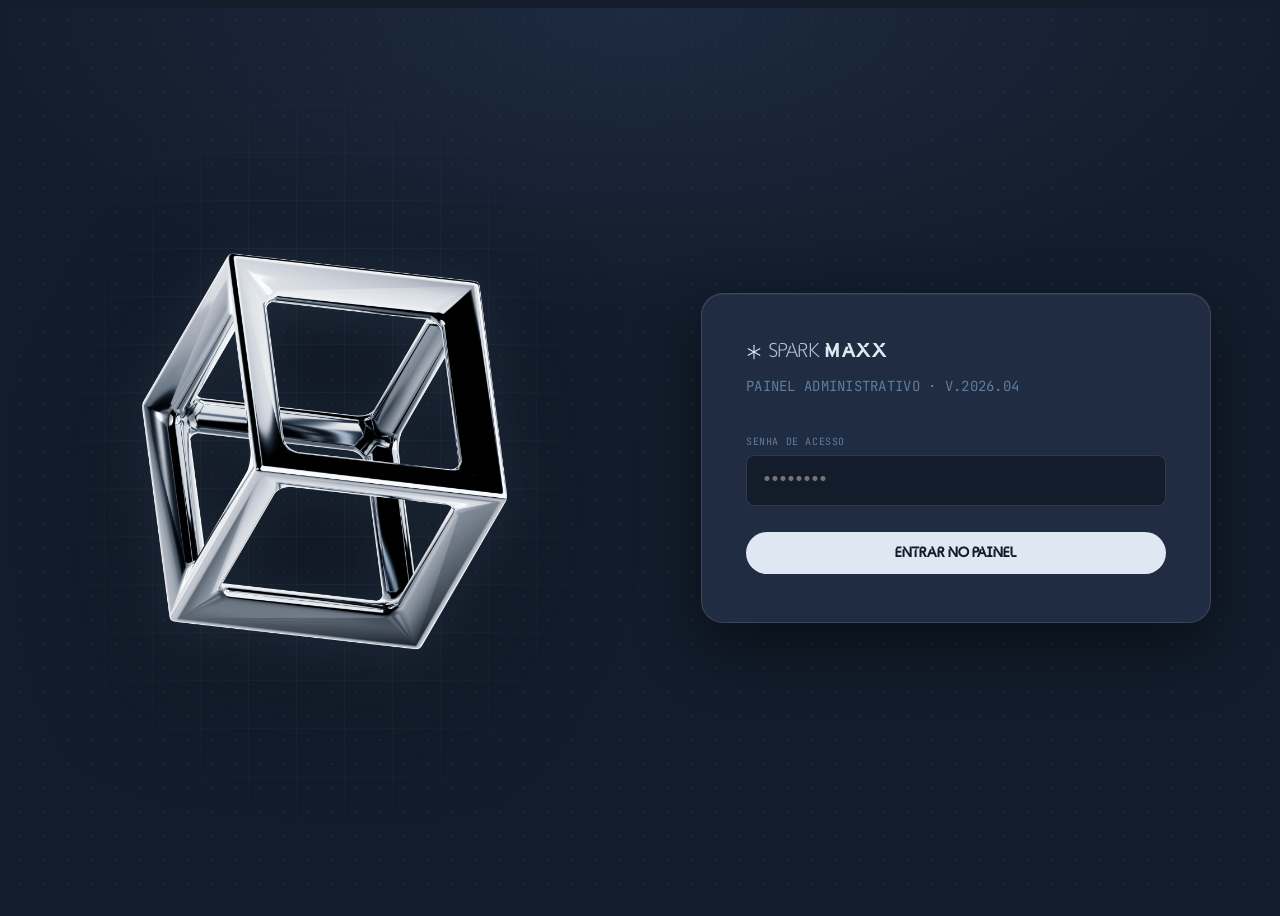
==== commit 5319af9e: "fix: correct quizzesList id in index.html to match admin.js selector https://claude.ai/code/session_" ====
--- a/index.html
+++ b/index.html
@@ -209,7 +209,7 @@
         <button class="btn-primary" id="btnCreateQuiz">+ Novo Quiz</button>
       </div>
 
-      <div class="quizzes-grid" id="quizzesGrid" style="display: grid; grid-template-columns: repeat(auto-fill, minmax(300px, 1fr)); gap: 20px; margin-top: 20px;">
+      <div class="quizzes-grid" id="quizzesList" style="display: grid; grid-template-columns: repeat(auto-fill, minmax(300px, 1fr)); gap: 20px; margin-top: 20px;">
         <!-- Quizzes will be rendered here -->
       </div>
     </section>
--- a/design-system.css
+++ b/design-system.css
@@ -1,177 +1,195 @@
-/* =============================================
-   SPARK MAXX — Design System (Official Tokens)
-   Fontes: Flyhead (display) · Atyp Text (body)
-   Fonte base: colors_and_type.css do handoff
-   ============================================= */
-
-/* ─── CUSTOM FONTS ──────────────────────────── */
+/* Spark Maxx — Colors & Type
+ * Source: brand brief + sparkmaxx.com.br
+ * FONTS:
+ *   Display / headings   →  Flyhead           (LICENSED — files in fonts/)
+ *   Body / running text  →  Atyp Text         (LICENSED — files in fonts/)
+ *   Serif accent         →  Fraunces          (substitute for Nebulica)
+ *   Mono                 →  JetBrains Mono
+ */
+
+@import url('https://fonts.googleapis.com/css2?family=Fraunces:opsz,wght@9..144,300;9..144,400;9..144,500&family=JetBrains+Mono:wght@400;500&display=swap');
+
+/* ─── FLYHEAD (brand display face) ────────────────────────────── */
 @font-face {
   font-family: 'Flyhead';
-  src: url('fonts/Flyhead-Light.otf') format('opentype');
+  src: url('../fonts/Flyhead-Light.otf') format('opentype');
   font-weight: 300; font-style: normal; font-display: swap;
 }
 @font-face {
   font-family: 'Flyhead';
-  src: url('fonts/Flyhead.otf') format('opentype');
+  src: url('../fonts/Flyhead.otf') format('opentype');
   font-weight: 400; font-style: normal; font-display: swap;
 }
 @font-face {
   font-family: 'Flyhead';
-  src: url('fonts/Flyhead-Bold.otf') format('opentype');
+  src: url('../fonts/Flyhead-Bold.otf') format('opentype');
   font-weight: 700; font-style: normal; font-display: swap;
 }
-@font-face {
-  font-family: 'Atyp Text';
-  src: url('fonts/AtypText-Light.ttf') format('truetype');
+
+/* ─── ATYP TEXT (brand body face) ─────────────────────────────── */
+@font-face {
+  font-family: 'Atyp Text';
+  src: url('../fonts/AtypText-Thin.ttf') format('truetype');
+  font-weight: 100; font-style: normal; font-display: swap;
+}
+@font-face {
+  font-family: 'Atyp Text';
+  src: url('../fonts/AtypText-ThinItalic.ttf') format('truetype');
+  font-weight: 100; font-style: italic; font-display: swap;
+}
+@font-face {
+  font-family: 'Atyp Text';
+  src: url('../fonts/AtypText-Light.ttf') format('truetype');
   font-weight: 300; font-style: normal; font-display: swap;
 }
 @font-face {
   font-family: 'Atyp Text';
-  src: url('fonts/AtypText-Regular.ttf') format('truetype');
+  src: url('../fonts/AtypText-LightItalic.ttf') format('truetype');
+  font-weight: 300; font-style: italic; font-display: swap;
+}
+@font-face {
+  font-family: 'Atyp Text';
+  src: url('../fonts/AtypText-Regular.ttf') format('truetype');
   font-weight: 400; font-style: normal; font-display: swap;
 }
 @font-face {
   font-family: 'Atyp Text';
-  src: url('fonts/AtypText-Medium.ttf') format('truetype');
+  src: url('../fonts/AtypText-Italic.ttf') format('truetype');
+  font-weight: 400; font-style: italic; font-display: swap;
+}
+@font-face {
+  font-family: 'Atyp Text';
+  src: url('../fonts/AtypText-Medium.ttf') format('truetype');
   font-weight: 500; font-style: normal; font-display: swap;
 }
 @font-face {
   font-family: 'Atyp Text';
-  src: url('fonts/AtypText-Semibold.ttf') format('truetype');
+  src: url('../fonts/AtypText-MediumItalic.ttf') format('truetype');
+  font-weight: 500; font-style: italic; font-display: swap;
+}
+@font-face {
+  font-family: 'Atyp Text';
+  src: url('../fonts/AtypText-Semibold.ttf') format('truetype');
   font-weight: 600; font-style: normal; font-display: swap;
 }
 @font-face {
   font-family: 'Atyp Text';
-  src: url('fonts/AtypText-Bold.ttf') format('truetype');
+  src: url('../fonts/AtypText-SemiboldItalic.ttf') format('truetype');
+  font-weight: 600; font-style: italic; font-display: swap;
+}
+@font-face {
+  font-family: 'Atyp Text';
+  src: url('../fonts/AtypText-Bold.ttf') format('truetype');
   font-weight: 700; font-style: normal; font-display: swap;
 }
-
-@import url('https://fonts.googleapis.com/css2?family=JetBrains+Mono:wght@400;500&display=swap');
+@font-face {
+  font-family: 'Atyp Text';
+  src: url('../fonts/AtypText-BoldItalic.ttf') format('truetype');
+  font-weight: 700; font-style: italic; font-display: swap;
+}
 
 :root {
-  /* ─── BRAND COLORS ─────────────────────────────── */
-  --sm-bg-deep:     #121C2B;
-  --sm-navy-900:    #1F2C41;
-  --sm-navy-800:    #273551;
-  --sm-navy-700:    #2F4063;
-
-  --sm-steel:       #5F7D9E;
-  --sm-mist:        #B3C5D8;
-  --sm-offwhite:    #DFE8F2;
-  --sm-white:       #FFFFFF;
-  --sm-black:       #07101D;
-
-  --sm-success:     #6FB39A;
-  --sm-warn:        #D9B77E;
-  --sm-danger:      #D97A7A;
-  --sm-info:        #7FA3D1;
-  --sm-accent:      #A5D7E8;
-
-  /* ─── NODE COLORS ──────────────────────────────── */
-  --node-trigger:   #6FB39A;
-  --node-logic:     #7FA3D1;
-  --node-action:    #D9B77E;
-  --node-result:    #B3C5D8;
-  --node-socket:    #DFE8F2;
-
-  /* ─── SEMANTIC TOKENS ──────────────────────────── */
-  --bg-1:           var(--sm-bg-deep);
-  --bg-2:           var(--sm-navy-900);
-  --bg-3:           var(--sm-navy-800);
-  --bg-4:           var(--sm-navy-700);
-
-  --fg-1:           var(--sm-offwhite);
-  --fg-2:           var(--sm-mist);
-  --fg-3:           var(--sm-steel);
-
-  --border-1:       rgba(223, 232, 242, 0.08);
-  --border-2:       rgba(223, 232, 242, 0.14);
-  --border-strong:  rgba(223, 232, 242, 0.24);
-
-  /* ─── GRADIENTS ────────────────────────────────── */
-  --grad-brand:     linear-gradient(180deg, #121C2B 0%, #273551 100%);
-  --grad-brand-r:   radial-gradient(ellipse at 50% 0%, #273551 0%, #121C2B 70%);
-  --grad-chrome:    linear-gradient(180deg, #DFE8F2 0%, #B3C5D8 45%, #5F7D9E 100%);
-  --grad-fade:      linear-gradient(180deg, transparent 0%, #121C2B 100%);
-
-  /* ─── TYPOGRAPHY ───────────────────────────────── */
-  --font-display:   'Flyhead', 'Space Grotesk', system-ui, sans-serif;
-  --font-body:      'Atyp Text', 'Inter', system-ui, sans-serif;
-  --font-mono:      'JetBrains Mono', ui-monospace, monospace;
-  --font-serif:     'Fraunces', Georgia, serif;
-
-  --fs-display:     clamp(40px, 6vw, 80px);
-  --fs-h1:          clamp(32px, 4vw, 56px);
-  --fs-h2:          clamp(24px, 3vw, 36px);
-  --fs-h3:          22px;
-  --fs-h4:          18px;
-  --fs-body:        15px;
-  --fs-small:       13px;
-  --fs-micro:       11px;
-
-  --lh-heading:     1.08;
-  --lh-body:        1.55;
-
-  --tracking-tight: -0.02em;
-  --tracking-wide:  0.06em;
-  --tracking-mono:  0.04em;
-
-  /* ─── SPACING ──────────────────────────────────── */
-  --space-1:  4px;   --space-2:  8px;   --space-3:  12px;
-  --space-4:  16px;  --space-5:  24px;  --space-6:  32px;
-  --space-7:  48px;  --space-8:  64px;  --space-9:  96px;
-
-  /* ─── RADII ────────────────────────────────────── */
-  --radius-xs:   4px;
-  --radius-sm:   8px;
-  --radius-md:   14px;
-  --radius-lg:   22px;
-  --radius-pill: 999px;
-
-  /* ─── SHADOWS ──────────────────────────────────── */
-  --shadow-1:  0 1px 0 rgba(255,255,255,0.04) inset, 0 4px 12px rgba(0,0,0,0.30);
-  --shadow-2:  0 1px 0 rgba(255,255,255,0.05) inset, 0 12px 32px rgba(0,0,0,0.40);
-  --shadow-3:  0 1px 0 rgba(255,255,255,0.06) inset, 0 24px 64px rgba(0,0,0,0.50);
+  /* ─── BRAND COLORS ────────────────────────────────────────────── */
+  /* Primary — dark / tech */
+  --sm-bg-deep:        #121C2B;  /* main background, almost-black blue */
+  --sm-navy-900:       #1F2C41;  /* dark navy surface */
+  --sm-navy-800:       #273551;  /* mid navy surface */
+  --sm-navy-700:       #2F4063;  /* hover / raised surface */
+
+  /* Secondary — chromed / light */
+  --sm-steel:          #5F7D9E;  /* steel blue, accents, links */
+  --sm-mist:           #B3C5D8;  /* muted blue-grey, secondary text */
+  --sm-offwhite:       #DFE8F2;  /* off-white, primary fg on dark */
+
+  /* Pure */
+  --sm-white:          #FFFFFF;
+  --sm-black:          #07101D;  /* deeper than --sm-bg-deep, for shadows */
+
+  /* Functional accents (derived, restrained palette) */
+  --sm-success:        #6FB39A;
+  --sm-warn:           #D9B77E;
+  --sm-danger:         #D97A7A;
+  --sm-info:           #7FA3D1;
+
+  /* ─── SEMANTIC FOREGROUND / BACKGROUND ──────────────────────── */
+  --bg-1:              var(--sm-bg-deep);     /* page bg */
+  --bg-2:              var(--sm-navy-900);    /* card bg */
+  --bg-3:              var(--sm-navy-800);    /* raised / hover */
+  --bg-4:              var(--sm-navy-700);    /* active */
+
+  --fg-1:              var(--sm-offwhite);    /* primary text */
+  --fg-2:              var(--sm-mist);        /* secondary text */
+  --fg-3:              var(--sm-steel);       /* tertiary / metadata */
+
+  --border-1:          rgba(223, 232, 242, 0.08);  /* hairline on dark */
+  --border-2:          rgba(223, 232, 242, 0.14);  /* card border */
+  --border-strong:     rgba(223, 232, 242, 0.24);
+
+  /* Brand gradient: signature #121C2B → #273551 */
+  --grad-brand:        linear-gradient(180deg, #121C2B 0%, #273551 100%);
+  --grad-brand-radial: radial-gradient(ellipse at 50% 0%, #273551 0%, #121C2B 70%);
+  --grad-chrome:       linear-gradient(180deg, #DFE8F2 0%, #B3C5D8 45%, #5F7D9E 100%);
+  --grad-fade-bottom:  linear-gradient(180deg, transparent 0%, #121C2B 100%);
+
+  /* ─── TYPOGRAPHY ──────────────────────────────────────────── */
+  --font-display:      'Flyhead', 'Quanta Grotesk Pro', system-ui, sans-serif;
+  --font-serif:        'Fraunces', 'Nebulica', Georgia, serif;
+  --font-body:         'Atyp Text', system-ui, sans-serif;
+  --font-mono:         'JetBrains Mono', ui-monospace, 'SF Mono', Menlo, monospace;
+
+  /* Type scale */
+  --fs-display:        clamp(48px, 7vw, 96px);
+  --fs-h1:             clamp(40px, 5.2vw, 64px);
+  --fs-h2:             clamp(32px, 3.6vw, 44px);
+  --fs-h3:             28px;
+  --fs-h4:             22px;
+  --fs-lead:           20px;
+  --fs-body:           16px;
+  --fs-small:          14px;
+  --fs-micro:          12px;
+
+  --lh-display:        0.96;
+  --lh-heading:        1.08;
+  --lh-body:           1.55;
+
+  --tracking-tight:    -0.02em;
+  --tracking-normal:   0;
+  --tracking-wide:     0.06em;     /* MAXX, eyebrow caps */
+  --tracking-mono:     0.02em;
+
+  /* ─── SPACING / RADII / SHADOW ────────────────────────────── */
+  --space-1:  4px;
+  --space-2:  8px;
+  --space-3:  12px;
+  --space-4:  16px;
+  --space-5:  24px;
+  --space-6:  32px;
+  --space-7:  48px;
+  --space-8:  64px;
+  --space-9:  96px;
+  --space-10: 128px;
+
+  --radius-xs:  4px;
+  --radius-sm:  8px;
+  --radius-md:  14px;     /* default card */
+  --radius-lg:  22px;     /* large card / image */
+  --radius-xl:  32px;
+  --radius-pill: 999px;   /* buttons */
+
+  --shadow-1:  0 1px 0 rgba(255,255,255,0.04) inset, 0 4px 12px rgba(0,0,0,0.25);
+  --shadow-2:  0 1px 0 rgba(255,255,255,0.05) inset, 0 12px 32px rgba(0,0,0,0.35);
+  --shadow-3:  0 1px 0 rgba(255,255,255,0.06) inset, 0 24px 64px rgba(0,0,0,0.45);
   --glow-steel: 0 0 0 1px rgba(95,125,158,0.30), 0 8px 24px rgba(95,125,158,0.20);
 
-  /* ─── MOTION ───────────────────────────────────── */
-  --ease:       cubic-bezier(.2,.8,.2,1);
-  --ease-em:    cubic-bezier(.16,1,.3,1);
-  --dur-fast:   140ms;
-  --dur-base:   220ms;
-  --dur-slow:   420ms;
-
-  /* ─── LEGACY COMPAT (usado pelo JS existente) ──── */
-  --bg:              var(--sm-bg-deep);
-  --bg-sidebar:      var(--sm-navy-900);
-  --bg-card:         var(--sm-navy-900);
-  --bg-dark:         var(--sm-bg-deep);
-  --bg-hover:        var(--sm-navy-700);
-  --bg-input:        var(--sm-navy-800);
-  --border:          rgba(223, 232, 242, 0.10);
-  --border-light:    rgba(223, 232, 242, 0.18);
-  --text-main:       var(--sm-offwhite);
-  --text-primary:    var(--sm-offwhite);
-  --text-secondary:  var(--sm-mist);
-  --text-muted:      var(--sm-steel);
-  --primary-color:   var(--sm-offwhite);
-  --secondary-color: var(--sm-mist);
-  --accent:          var(--sm-offwhite);
-  --accent-dim:      rgba(223, 232, 242, 0.06);
-  --success:         var(--sm-success);
-  --warning:         var(--sm-warn);
-  --danger:          var(--sm-danger);
-  --info:            var(--sm-info);
-  --font:            var(--font-body);
-  --sidebar-w:       240px;
-  --header-h:        58px;
-  --radius:          var(--radius-md);
-  --shadow:          var(--shadow-1);
-  --transition:      all var(--dur-base) var(--ease);
-}
-
-/* ─── BASE ──────────────────────────────────────── */
-*, *::before, *::after { box-sizing: border-box; margin: 0; padding: 0; }
+  /* Motion */
+  --ease-standard:  cubic-bezier(.2,.8,.2,1);
+  --ease-emphasis:  cubic-bezier(.16,1,.3,1);
+  --dur-fast:       140ms;
+  --dur-base:       220ms;
+  --dur-slow:       420ms;
+}
+
+/* ─── BASE / RESET-ish ────────────────────────────────────────── */
 html { -webkit-font-smoothing: antialiased; text-rendering: optimizeLegibility; }
 body {
   background: var(--bg-1);
@@ -179,25 +197,78 @@
   font-family: var(--font-body);
   font-size: var(--fs-body);
   line-height: var(--lh-body);
-}
+  font-weight: 400;
+}
+
 ::selection { background: var(--sm-steel); color: var(--sm-offwhite); }
 
-/* ─── UTILITY ───────────────────────────────────── */
-.hidden { display: none !important; }
+/* ─── SEMANTIC TYPE CLASSES ───────────────────────────────────── */
+.display, h1.display {
+  font-family: var(--font-display);
+  font-size: var(--fs-display);
+  line-height: var(--lh-display);
+  letter-spacing: var(--tracking-tight);
+  font-weight: 400;
+}
+h1, .h1 {
+  font-family: var(--font-display);
+  font-size: var(--fs-h1);
+  line-height: var(--lh-heading);
+  letter-spacing: var(--tracking-tight);
+  font-weight: 400;
+  color: var(--fg-1);
+}
+h2, .h2 {
+  font-family: var(--font-display);
+  font-size: var(--fs-h2);
+  line-height: var(--lh-heading);
+  letter-spacing: var(--tracking-tight);
+  font-weight: 400;
+}
+h3, .h3 {
+  font-family: var(--font-display);
+  font-size: var(--fs-h3);
+  font-weight: 400;
+  letter-spacing: -0.01em;
+}
+h4, .h4 {
+  font-family: var(--font-display);
+  font-size: var(--fs-h4);
+  font-weight: 700;
+}
+.lead {
+  font-family: var(--font-body);
+  font-size: var(--fs-lead);
+  font-weight: 300;
+  color: var(--fg-2);
+  line-height: 1.45;
+}
+p, .p {
+  font-family: var(--font-body);
+  font-size: var(--fs-body);
+  line-height: var(--lh-body);
+  color: var(--fg-2);
+}
 .eyebrow {
   font-family: var(--font-mono);
   font-size: var(--fs-micro);
   letter-spacing: var(--tracking-wide);
   text-transform: uppercase;
-  color: var(--fg-3);
-}
-.dot-grid {
-  background-image: radial-gradient(rgba(179,197,216,0.05) 1px, transparent 1px);
-  background-size: 32px 32px;
+  color: var(--sm-steel);
+}
+.serif {
+  font-family: var(--font-serif);
+  font-style: italic;
+  font-weight: 300;
+}
+code, .mono {
+  font-family: var(--font-mono);
+  font-size: 0.92em;
+  letter-spacing: var(--tracking-mono);
 }
 .stat-big {
   font-family: var(--font-display);
-  font-size: clamp(40px, 6vw, 80px);
+  font-size: clamp(56px, 7vw, 96px);
   line-height: 0.95;
   letter-spacing: -0.03em;
   font-weight: 700;
@@ -206,3 +277,36 @@
   background-clip: text;
   color: transparent;
 }
+
+/* ─── COMPONENT PRIMITIVES ────────────────────────────────────── */
+.btn-pill {
+  display: inline-flex; align-items: center; gap: 8px;
+  padding: 12px 22px;
+  font-family: var(--font-body);
+  font-size: 15px;
+  font-weight: 500;
+  color: var(--fg-1);
+  background: var(--bg-3);
+  border: 1px solid var(--border-2);
+  border-radius: var(--radius-pill);
+  cursor: pointer;
+  transition: background var(--dur-base) var(--ease-standard),
+              transform var(--dur-fast) var(--ease-standard),
+              border-color var(--dur-base) var(--ease-standard);
+}
+.btn-pill:hover { background: var(--bg-4); border-color: var(--border-strong); }
+.btn-pill:active { transform: translateY(1px) scale(0.99); }
+.btn-pill.primary { background: var(--sm-offwhite); color: var(--sm-bg-deep); border-color: transparent; }
+.btn-pill.primary:hover { background: var(--sm-white); }
+
+.card {
+  background: var(--bg-2);
+  border: 1px solid var(--border-1);
+  border-radius: var(--radius-md);
+  box-shadow: var(--shadow-1);
+}
+
+.dot-grid {
+  background-image: radial-gradient(rgba(179,197,216,0.12) 1px, transparent 1px);
+  background-size: 24px 24px;
+}
